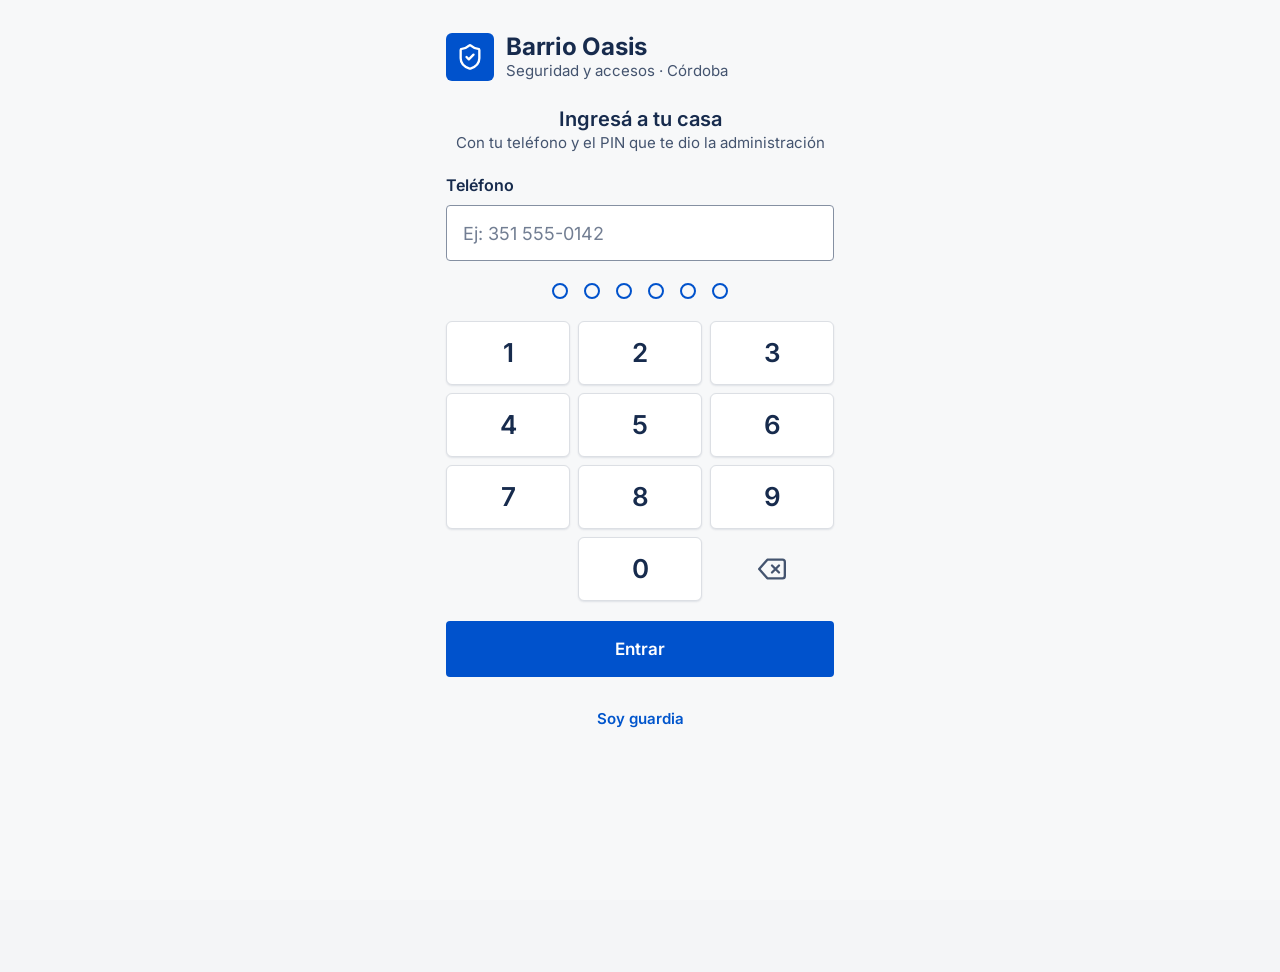
==== web/vecino.html @ c48da58c "Permitir cambiar entre Soy guardia / Soy vecino sin quedar atrapado en la redirección Co-Authored-By" ====
<!doctype html>
<html lang="es-AR">
<head>
  <meta charset="utf-8">
  <meta name="viewport" content="width=device-width, initial-scale=1, viewport-fit=cover">
  <meta name="color-scheme" content="light">
  <meta name="theme-color" content="#ffffff">
  <script>
    // Antes de dibujar nada: si hay una sesión de otro tipo de usuario, ir directo a su vista.
    (function () {
      try {
        var rol = null;
        for (var k in localStorage) {
          if (/^sb-.*-auth-token$/.test(k)) {
            var s = JSON.parse(localStorage.getItem(k) || 'null');
            rol = s && s.user && s.user.app_metadata && s.user.app_metadata.rol || null;
          }
        }
        if (!/[?&]entrar\b/.test(location.search) && rol === 'guardia') location.replace('index.html');
      } catch (e) {}
    })();
  </script>
  <title>Mi casa · Barrio Oasis</title>
  <link rel="manifest" href="manifest.webmanifest">
  <link rel="apple-touch-icon" href="icons/icon-192.png">
  <link rel="icon" href="icons/icon-192.png">
  <link rel="stylesheet" href="styles.css">
  <link rel="stylesheet" href="vecino.css">
</head>
<body>

  <svg width="0" height="0" style="position:absolute" aria-hidden="true" focusable="false">
    <symbol id="i-shield-check" viewBox="0 0 24 24"><path d="M20 13c0 5-3.5 7.5-7.66 8.95a1 1 0 0 1-.67-.01C7.5 20.5 4 18 4 13V6a1 1 0 0 1 1-1c2 0 4.5-1.2 6.24-2.72a1.17 1.17 0 0 1 1.52 0C14.51 3.81 17 5 19 5a1 1 0 0 1 1 1z"/><path d="m9 12 2 2 4-4"/></symbol>
    <symbol id="i-home" viewBox="0 0 24 24"><path d="M3 10.5 12 3l9 7.5V20a1 1 0 0 1-1 1h-5v-6h-6v6H4a1 1 0 0 1-1-1z"/></symbol>
    <symbol id="i-check-circle" viewBox="0 0 24 24"><circle cx="12" cy="12" r="10"/><path d="m8 12 3 3 5-6"/></symbol>
    <symbol id="i-phone" viewBox="0 0 24 24"><path d="M22 16.92v3a2 2 0 0 1-2.18 2 19.79 19.79 0 0 1-8.63-3.07 19.5 19.5 0 0 1-6-6 19.79 19.79 0 0 1-3.07-8.67A2 2 0 0 1 4.11 2h3a2 2 0 0 1 2 1.72 12.84 12.84 0 0 0 .7 2.81 2 2 0 0 1-.45 2.11L8.09 9.91a16 16 0 0 0 6 6l1.27-1.27a2 2 0 0 1 2.11-.45 12.84 12.84 0 0 0 2.81.7A2 2 0 0 1 22 16.92z"/></symbol>
    <symbol id="i-logout" viewBox="0 0 24 24"><path d="M9 21H5a2 2 0 0 1-2-2V5a2 2 0 0 1 2-2h4"/><path d="m16 17 5-5-5-5M21 12H9"/></symbol>
    <symbol id="i-arrow-in" viewBox="0 0 24 24"><path d="M17 7 7 17M17 17H7V7"/></symbol>
    <symbol id="i-arrow-out" viewBox="0 0 24 24"><path d="M7 17 17 7M7 7h10v10"/></symbol>
    <symbol id="i-eye" viewBox="0 0 24 24"><path d="M2 12s3.6-7 10-7 10 7 10 7-3.6 7-10 7S2 12 2 12z"/><circle cx="12" cy="12" r="3"/></symbol>
    <symbol id="i-users" viewBox="0 0 24 24"><path d="M16 21v-2a4 4 0 0 0-4-4H6a4 4 0 0 0-4 4v2"/><circle cx="9" cy="7" r="4"/><path d="M22 21v-2a4 4 0 0 0-3-3.87M16 3.13a4 4 0 0 1 0 7.75"/></symbol>
    <symbol id="i-car" viewBox="0 0 24 24"><path d="M19 17h2c.6 0 1-.4 1-1v-3c0-.9-.7-1.7-1.5-1.9C18.7 10.6 16 10 16 10s-1.3-1.4-2.2-2.3c-.5-.4-1.1-.7-1.8-.7H5c-.6 0-1.1.4-1.4.9l-1.4 2.9A3.7 3.7 0 0 0 2 12v4c0 .6.4 1 1 1h2"/><circle cx="7" cy="17" r="2"/><path d="M9 17h6"/><circle cx="17" cy="17" r="2"/></symbol>
    <symbol id="i-plus" viewBox="0 0 24 24"><path d="M12 5v14M5 12h14"/></symbol>
    <symbol id="i-trash" viewBox="0 0 24 24"><path d="M3 6h18M19 6v14a2 2 0 0 1-2 2H7a2 2 0 0 1-2-2V6M8 6V4a2 2 0 0 1 2-2h4a2 2 0 0 1 2 2v2"/></symbol>
    <symbol id="i-calendar" viewBox="0 0 24 24"><rect x="3" y="4" width="18" height="18" rx="2"/><path d="M16 2v4M8 2v4M3 10h18"/></symbol>
    <symbol id="i-info" viewBox="0 0 24 24"><circle cx="12" cy="12" r="10"/><path d="M12 16v-4M12 8h.01"/></symbol>
    <symbol id="i-lock" viewBox="0 0 24 24"><rect x="4" y="11" width="16" height="10" rx="2"/><path d="M8 11V7a4 4 0 0 1 8 0v4"/></symbol>
    <symbol id="i-bell" viewBox="0 0 24 24"><path d="M6 8a6 6 0 0 1 12 0c0 7 3 9 3 9H3s3-2 3-9M10.3 21a1.94 1.94 0 0 0 3.4 0"/></symbol>
    <symbol id="i-backspace" viewBox="0 0 24 24"><path d="M21 4H8l-7 8 7 8h13a2 2 0 0 0 2-2V6a2 2 0 0 0-2-2Z"/><path d="m18 9-6 6M12 9l6 6"/></symbol>
    <symbol id="i-x" viewBox="0 0 24 24"><path d="M18 6 6 18M6 6l12 12"/></symbol>
    <symbol id="i-pencil" viewBox="0 0 24 24"><path d="M12 20h9M16.5 3.5a2.12 2.12 0 0 1 3 3L7 19l-4 1 1-4z"/></symbol>
  </svg>

  <!-- ============ LOGIN ============ -->
  <main id="vista-login" class="login-fondo" hidden><div class="login">
    <div class="marca">
      <span class="logo logo-l"><svg class="i"><use href="#i-shield-check"/></svg></span>
      <div>
        <h1 class="marca-titulo">Barrio Oasis</h1>
        <p class="marca-sub">Seguridad y accesos · Córdoba</p>
      </div>
    </div>
    <form id="form-login" class="login-form" autocomplete="off">
      <div class="login-titulos">
        <h2>Ingresá a tu casa</h2>
        <p>Con tu teléfono y el PIN que te dio la administración</p>
      </div>
      <div>
        <label class="etiqueta" for="l-tel">Teléfono</label>
        <input id="l-tel" class="input" type="tel" inputmode="tel" autocomplete="tel" placeholder="Ej: 351 555-0142">
      </div>
      <div id="pin-puntos" class="pin-puntos" role="status" aria-label="0 de 6 números ingresados"></div>
      <div id="teclado" class="teclado"></div>
      <p id="login-error" class="error" role="alert"></p>
      <button id="btn-entrar" class="btn btn-primario" type="submit">Entrar</button>
      <a class="login-volver" href="index.html?entrar">Soy guardia</a>
    </form>
  </div></main>

  <div id="vista-app" hidden>
  <header class="top">
    <span class="logo"><svg class="i"><use href="#i-shield-check"/></svg></span>
    <div class="top-texto">
      <p class="top-titulo">Barrio Oasis</p>
      <p class="top-sub" id="top-casa"></p>
    </div>
    <button class="btn-icono" id="btn-salir" type="button" aria-label="Cerrar sesión"><svg class="i"><use href="#i-logout"/></svg></button>
  </header>

  <!-- ============ MI CASA ============ -->
  <main id="tab-casa" class="pantalla" data-tab>
    <section class="saludo">
      <h1 id="saludo"></h1>
      <p>Elegí lo que querés que el guardia vea al buscar tu patente</p>
    </section>

    <section class="privacidad">
      <ul class="card tabla" id="datos-casa"></ul>
      <p class="ayuda">La patente siempre se ve. Los cambios llegan a la garita en menos de una hora.</p>
    </section>

    <section>
      <div class="seccion-cab"><h2>Mis autos</h2><p id="total-autos"></p></div>
      <ul class="card tabla autos" id="lista-autos"></ul>
      <button id="btn-agregar-auto" class="btn btn-contorno btn-agregar" type="button"><svg class="i"><use href="#i-plus"/></svg>Agregar un auto</button>
    </section>

    <section class="card avisos">
      <div class="avisos-cab"><svg class="i"><use href="#i-bell"/></svg>
        <div><h2>Avisos en tu celular</h2><p>Te avisamos cuando la garita registre la entrada de un auto que viene a tu casa.</p></div></div>
      <p id="avisos-nota" class="avisos-nota" hidden></p>
      <button id="btn-avisos" class="btn btn-primario" type="button"><svg class="i"><use href="#i-bell"/></svg>Activar notificaciones</button>
    </section>

  </main>

  <!-- ============ VISITAS ============ -->
  <main id="tab-visitas" class="pantalla" data-tab hidden>
    <section class="saludo">
      <h1>Visitas</h1>
      <p>Avisá a la garita quién te va a visitar.</p>
    </section>

    <form id="form-visita" class="card visita-form" autocomplete="off">
      <div>
        <label class="etiqueta" for="v-nombre">Nombre y apellido</label>
        <input id="v-nombre" class="input" type="text" autocapitalize="words" autocomplete="off" maxlength="80" placeholder="Ej: Marcos Pérez">
      </div>
      <div>
        <label class="etiqueta" for="v-patente">Patente <span class="opcional">(Opcional)</span></label>
        <div class="patente-input patente-input-s">
          <div class="patente-banda" aria-hidden="true"><span>REPÚBLICA ARGENTINA</span><span class="bandera"></span></div>
          <input id="v-patente" type="text" autocapitalize="characters" autocorrect="off" spellcheck="false" maxlength="12" placeholder="AB 123 CD">
        </div>
        <p class="ayuda">Si no la sabés, dejala vacía: la garita te va a avisar igual.</p>
      </div>
      <div>
        <label class="etiqueta" for="v-motivo">Motivo <span class="opcional">(Opcional)</span></label>
        <input id="v-motivo" class="input" type="text" maxlength="120" autocomplete="off" placeholder="Ej: Arreglo de plomería, mudanza">
      </div>
      <div>
        <label class="etiqueta" for="v-dia">Día</label>
        <select id="v-dia" class="input"></select>
      </div>
      <p id="v-error" class="error" role="alert"></p>
      <button class="btn btn-primario" type="submit"><svg class="i"><use href="#i-plus"/></svg>Avisar a la garita</button>
    </form>

    <section>
      <div class="seccion-cab"><h2>Visitas avisadas</h2><p id="total-esperadas"></p></div>
      <ul class="card tabla" id="lista-esperadas"></ul>
    </section>

    <section>
      <div class="seccion-cab"><h2>Visitas que llegaron</h2><p>Últimos 15 días</p></div>
      <ul class="card tabla" id="lista-llegadas"></ul>
    </section>
  </main>

  <!-- ============ CONSULTAS ============ -->
  <main id="tab-consultas" class="pantalla" data-tab hidden>
    <section class="saludo">
      <h1>Consultas a tus patentes</h1>
      <p>Cada vez que la garita busca la patente de uno de tus autos, queda anotado acá.</p>
    </section>

    <div class="card nota"><svg class="i"><use href="#i-lock"/></svg>
      <p>Solo vos podés ver este historial. La garita no registra tus entradas ni tus salidas: únicamente queda el aviso de que se consultó la patente.</p>
    </div>

    <section>
      <div class="seccion-cab"><h2>Historial</h2><p id="total-consultas"></p></div>
      <ul class="card tabla" id="lista-consultas"></ul>
    </section>
  </main>

  <nav class="tabbar" aria-label="Secciones">
    <button type="button" data-ir="casa" aria-current="page"><svg class="i"><use href="#i-home"/></svg>Mi casa</button>
    <button type="button" data-ir="visitas"><svg class="i"><use href="#i-users"/></svg>Visitas</button>
    <button type="button" data-ir="consultas"><svg class="i"><use href="#i-eye"/></svg>Consultas</button>
  </nav>

  </div>

  <!-- ============ HOJA: editar / agregar auto ============ -->
  <div id="hoja-auto" class="hoja" role="dialog" aria-modal="true" aria-labelledby="hoja-titulo" hidden>
    <form id="form-auto" class="hoja-cuerpo" autocomplete="off">
      <div class="hoja-cab">
        <h2 id="hoja-titulo">Editar auto</h2>
        <button type="button" class="btn-icono" id="auto-cerrar" aria-label="Cerrar"><svg class="i"><use href="#i-x"/></svg></button>
      </div>
      <div>
        <label class="etiqueta" for="a-patente">Patente</label>
        <div class="patente-input patente-input-s">
          <div class="patente-banda" aria-hidden="true"><span>REPÚBLICA ARGENTINA</span><span class="bandera"></span></div>
          <input id="a-patente" type="text" autocapitalize="characters" autocorrect="off" spellcheck="false" maxlength="12" placeholder="AB 123 CD">
        </div>
      </div>
      <div class="form-fila">
        <div><label class="etiqueta" for="a-marca">Marca</label>
          <input id="a-marca" class="input" type="text" list="lista-marcas" autocomplete="off" autocapitalize="words" placeholder="Ej: Fiat"></div>
        <div><label class="etiqueta" for="a-color">Color</label>
          <input id="a-color" class="input" type="text" list="lista-colores" autocomplete="off" autocapitalize="words" placeholder="Ej: Gris"></div>
      </div>
      <div><label class="etiqueta" for="a-modelo">Modelo</label>
        <input id="a-modelo" class="input" type="text" autocomplete="off" autocapitalize="words" placeholder="Ej: Cronos"></div>
      <p id="a-error" class="error" role="alert"></p>
      <button id="a-guardar" class="btn btn-primario" type="submit">Guardar</button>
      <button id="a-eliminar" class="btn btn-contorno btn-peligro" type="button" hidden><svg class="i"><use href="#i-trash"/></svg>Eliminar este auto</button>
    </form>
  </div>

  <datalist id="lista-marcas">
    <option value="Fiat"><option value="Volkswagen"><option value="Chevrolet"><option value="Renault"><option value="Ford">
    <option value="Peugeot"><option value="Citroën"><option value="Toyota"><option value="Honda"><option value="Nissan">
    <option value="Jeep"><option value="Hyundai"><option value="Kia"><option value="Suzuki"><option value="Chery">
    <option value="Mercedes-Benz"><option value="BMW"><option value="Audi"><option value="Mitsubishi"><option value="Moto">
  </datalist>
  <datalist id="lista-colores">
    <option value="Blanco"><option value="Negro"><option value="Gris"><option value="Plata"><option value="Rojo">
    <option value="Azul"><option value="Verde"><option value="Amarillo"><option value="Naranja"><option value="Marrón">
    <option value="Beige"><option value="Bordó">
  </datalist>

  <div id="push" class="push" role="status" hidden></div>
  <div id="toast" class="toast" role="status" hidden></div>
  <script src="vendor/supabase.js"></script>
  <script type="module" src="vecino.js"></script>
</body>
</html>
---- web/styles.css ----
/* =====================================================================
   Garita Oasis – estilos
   Tokens tomados del diseño "Oasis · App de seguridad del barrio".
   Fuentes alojadas en /fonts para que funcionen sin internet.
   ===================================================================== */

@font-face { font-family: "Inter"; font-style: normal; font-weight: 100 900; font-display: swap; src: url("fonts/inter-latin-wght-normal.woff2") format("woff2"); }
@font-face { font-family: "IBM Plex Mono"; font-style: normal; font-weight: 500; font-display: swap; src: url("fonts/ibm-plex-mono-latin-500-normal.woff2") format("woff2"); }
@font-face { font-family: "IBM Plex Mono"; font-style: normal; font-weight: 600; font-display: swap; src: url("fonts/ibm-plex-mono-latin-600-normal.woff2") format("woff2"); }
@font-face { font-family: "IBM Plex Mono"; font-style: normal; font-weight: 700; font-display: swap; src: url("fonts/ibm-plex-mono-latin-700-normal.woff2") format("woff2"); }

/* ---------- TOKENS: modo claro ---------- */
:root {
  --font-sans: "Inter", system-ui, -apple-system, "Segoe UI", Roboto, sans-serif;
  --font-mono: "IBM Plex Mono", ui-monospace, SFMono-Regular, Menlo, Consolas, monospace;

  --sp-1: 4px; --sp-2: 8px; --sp-3: 12px; --sp-4: 16px; --sp-5: 24px; --sp-6: 32px;
  --r-sm: 4px; --r-md: 6px;

  --bg-login: #f7f8f9;
  --bg: #f4f5f7;
  --surface: #ffffff;
  --border: #dcdfe4;
  --border-strong: #8590a2;
  --text: #172b4d;
  --text-2: #44546f;

  --primary: #0052cc;
  --on-primary: #ffffff;
  --primary-hover: #0747a6;
  --primary-active: #093b8c;
  --primary-subtle: #e9f2ff;
  --primary-text: #0055cc;
  --focus: #4c9aff;

  --ok-strong: #216e4e; --on-ok: #ffffff; --ok-hover: #1c5c42; --ok-text: #216e4e; --ok-bg: #dcfff1; --ok-border: #4bce97;
  --bad-strong: #c9372c; --on-bad: #ffffff; --bad-text: #ae2e24; --bad-bg: #ffeceb; --bad-border: #f87168;
  --warn-strong: #e2b203; --on-warn: #172b4d; --warn-text: #7f5f01; --warn-bg: #fff7d6; --warn-border: #e2b203;

  --dis-bg: #f1f2f4; --dis-text: #8590a2;
  --hover: #ebecf0; --active: #dfe1e6;
  --new-row: #dcfff1;
  --toast-bg: #216e4e; --toast-fg: #ffffff;
  --shadow: 0 1px 2px rgba(9, 30, 66, .10);
  --shadow-menu: 0 4px 8px rgba(9, 30, 66, .12);

  color-scheme: light;
}

/* ---------- TOKENS: modo oscuro (DESACTIVADO por ahora) ----------
   Para volver a activarlo: agregar data-tema="oscuro" en <html>, o reemplazar este
   selector por @media (prefers-color-scheme: dark) { :root { ... } } */
:root[data-tema="oscuro"] {
  --bg-login: #161a1d;
  --bg: #161a1d;
  --surface: #22272b;
  --border: #38414a;
  --border-strong: #738496;
  --text: #dee4ea;
  --text-2: #b6c2cf;

  --primary: #579dff;
  --on-primary: #1d2125;
  --primary-hover: #85b8ff;
  --primary-active: #cce0ff;
  --primary-subtle: #092957;
  --primary-text: #85b8ff;
  --focus: #85b8ff;

  --ok-strong: #4bce97; --on-ok: #1d2125; --ok-hover: #7ee2b8; --ok-text: #7ee2b8; --ok-bg: #164b35; --ok-border: #1f845a;
  --bad-strong: #f87168; --on-bad: #1d2125; --bad-text: #fd9891; --bad-bg: #5d1f1a; --bad-border: #ae2e24;
  --warn-strong: #f5cd47; --on-warn: #1d2125; --warn-text: #f8e6a0; --warn-bg: #533f04; --warn-border: #946f00;

  --dis-bg: #2c333a; --dis-text: #8c9bab;
  --hover: #2c333a; --active: #38414a;
  --new-row: #164b35;
  --toast-bg: #4bce97; --toast-fg: #1d2125;
  --shadow: none;
  --shadow-menu: none;
  color-scheme: dark;
}

/* ---------- base ---------- */
* { box-sizing: border-box; }
html { -webkit-text-size-adjust: 100%; }
body {
  margin: 0; background: var(--bg); color: var(--text);
  font: 400 16px/24px var(--font-sans);
  -webkit-font-smoothing: antialiased;
}
[hidden] { display: none !important; }
h1, h2, h3, p, ul, dl, dd { margin: 0; padding: 0; }
ul { list-style: none; }
button { font: inherit; }

.i { width: 24px; height: 24px; flex: none; fill: none; stroke: currentColor; stroke-width: 2; stroke-linecap: round; stroke-linejoin: round; }
.i-sm { width: 16px; height: 16px; }
:focus-visible { outline: 3px solid var(--focus); outline-offset: 2px; }

/* ---------- botones ---------- */
.btn {
  display: inline-flex; align-items: center; justify-content: center; gap: var(--sp-2);
  width: 100%; min-height: 56px; padding: 0 var(--sp-4);
  border: 2px solid transparent; border-radius: var(--r-sm);
  font-size: 17px; font-weight: 600; line-height: 24px; cursor: pointer; text-decoration: none;
  touch-action: manipulation; transition: background-color .12s, border-color .12s;
}
.btn:disabled { cursor: not-allowed; background: var(--dis-bg); color: var(--dis-text); border-color: var(--dis-bg); }
.btn-primario { background: var(--primary); color: var(--on-primary); }
.btn-primario:hover:not(:disabled) { background: var(--primary-hover); }
.btn-primario:active:not(:disabled) { background: var(--primary-active); }
.btn-xl { min-height: 64px; font-size: 18px; font-weight: 700; gap: 10px; }
.btn .i, .dir .i, .sin-subir .i, .previas-titulo .i { stroke-width: 2.25; }

.btn-accion { flex-direction: column; gap: var(--sp-1); min-height: 72px; padding: 0 var(--sp-2); font-size: 16px; font-weight: 700; }
.btn-accion.es-ok { background: var(--ok-strong); color: var(--on-ok); }
.btn-accion.es-ok:hover:not(:disabled) { background: var(--ok-hover); }
.btn-accion.es-primario { background: var(--primary); color: var(--on-primary); }
.btn-accion.es-primario:hover:not(:disabled) { background: var(--primary-hover); }
.btn-accion:disabled, .btn-accion.es-ok:disabled, .btn-accion.es-primario:disabled { background: var(--dis-bg); color: var(--dis-text); border-color: var(--dis-bg); }
.btn-contorno { background: var(--surface); color: var(--text); border-color: var(--border-strong); }
.btn-contorno:hover:not(:disabled) { background: var(--hover); }
.btn-contorno:active:not(:disabled) { background: var(--active); }
.btn:active:not(:disabled) { filter: brightness(.95); }

.btn-icono { width: 44px; height: 44px; display: grid; place-items: center; border: 0; border-radius: var(--r-sm); background: transparent; color: var(--text-2); cursor: pointer; }
.btn-icono:hover { background: var(--hover); color: var(--text); }
.btn-icono:active { background: var(--active); }

/* ---------- campos ---------- */
.etiqueta { display: block; margin-bottom: var(--sp-2); font-size: 16px; font-weight: 600; }
.input {
  width: 100%; height: 56px; padding: 0 var(--sp-4);
  font: 500 18px/24px var(--font-sans); color: var(--text);
  background: var(--surface); border: 1px solid var(--border-strong); border-radius: var(--r-sm);
  transition: border-color .12s, box-shadow .12s, background-color .12s;
}
.input::placeholder { color: var(--text-2); opacity: .75; font-weight: 400; }
.input:hover { background: var(--hover); }
.input:focus { outline: none; background: var(--surface); border-color: var(--primary); box-shadow: 0 0 0 2px var(--primary); }

.card { background: var(--surface); border: 1px solid var(--border); border-radius: var(--r-md); box-shadow: var(--shadow); }
.error { min-height: 20px; font-size: 14px; line-height: 20px; font-weight: 600; color: var(--bad-text); text-align: center; }

/* ---------- marca / logo ---------- */
.logo { display: grid; place-items: center; width: 40px; height: 40px; border-radius: var(--r-sm); background: var(--primary); color: var(--on-primary); flex: none; }
.logo-l { width: 48px; height: 48px; border-radius: var(--r-md); }
.logo-l .i { width: 28px; height: 28px; }

/* ---------- login ---------- */
.login-fondo { background: var(--bg-login); min-height: 100dvh; }
.login { max-width: 420px; margin: 0 auto; padding: var(--sp-6) var(--sp-4) var(--sp-4); display: flex; flex-direction: column; gap: var(--sp-5); min-height: 100dvh; }
.marca { display: flex; align-items: center; gap: var(--sp-3); }
.marca-titulo { font-size: 24px; line-height: 29px; font-weight: 700; letter-spacing: -.01em; }
.marca-sub { font-size: 15px; line-height: 20px; color: var(--text-2); }
.segmento { display: grid; grid-template-columns: repeat(2, minmax(0, 1fr)); gap: var(--sp-1); padding: var(--sp-1); border-radius: var(--r-md); background: var(--hover); }
.segmento button { display: flex; align-items: center; justify-content: center; gap: var(--sp-2); height: 48px; border: 0; border-radius: var(--r-sm); background: transparent; color: var(--text-2); font-size: 16px; font-weight: 600; cursor: pointer; }
.segmento button .i { width: 20px; height: 20px; }
.segmento button[aria-pressed="true"] { background: var(--surface); color: var(--primary-text); box-shadow: 0 1px 2px rgba(9, 30, 66, .2); }
.segmento button[aria-pressed="false"]:hover { background: var(--active); }
.aviso-vecino { padding: var(--sp-4); display: flex; flex-direction: column; gap: var(--sp-1); font-size: 15px; line-height: 22px; color: var(--text-2); }
.aviso-vecino strong { color: var(--text); }
.login-form .error:empty { display: none; }
.login-form { display: flex; flex-direction: column; gap: 20px; }
.login-titulos { text-align: center; }
.login-titulos h2 { font-size: 20px; line-height: 28px; font-weight: 600; }
.login-titulos p { font-size: 15px; line-height: 20px; color: var(--text-2); }
.pin-puntos { display: flex; justify-content: center; align-items: center; gap: var(--sp-4); height: 20px; }
.pin-punto { width: 16px; height: 16px; border-radius: 50%; border: 2px solid var(--primary); }
.pin-punto.lleno { background: var(--primary); }
.teclado { display: grid; grid-template-columns: repeat(3, minmax(0, 1fr)); gap: var(--sp-2); }
.tecla { height: 64px; border: 1px solid var(--border); border-radius: var(--r-md); background: var(--surface); color: var(--text); font-size: 26px; font-weight: 600; cursor: pointer; box-shadow: var(--shadow); touch-action: manipulation; }
.tecla:hover { background: var(--hover); }
.tecla:active { background: var(--active); }
.tecla-borrar { border-color: transparent; background: transparent; box-shadow: none; color: var(--text-2); display: grid; place-items: center; }
.tecla-borrar .i { width: 28px; height: 28px; }
.tecla-vacia { visibility: hidden; }

/* ---------- barra superior ---------- */
.top { display: flex; align-items: center; gap: var(--sp-3); padding: calc(var(--sp-4) + env(safe-area-inset-top)) var(--sp-4) var(--sp-3); background: var(--surface); border-bottom: 1px solid var(--border); }
.top-texto { flex: 1; min-width: 0; }
.top-titulo { font-size: 17px; line-height: 20px; font-weight: 700; }
.top-sub { display: block; max-width: 100%; padding: 0; border: 0; background: transparent; text-align: left; cursor: pointer; font-family: inherit; font-size: 14px; line-height: 20px; color: var(--text-2); white-space: nowrap; overflow: hidden; text-overflow: ellipsis; }

.cerrar-turno { align-self: center; min-height: 44px; padding: 0 var(--sp-4); border: 0; border-radius: var(--r-sm); background: transparent; color: var(--text-2); font-size: 14px; font-weight: 600; cursor: pointer; display: inline-flex; align-items: center; gap: var(--sp-2); }
.cerrar-turno:hover { background: var(--hover); color: var(--text); }
.cerrar-turno:active { background: var(--active); }
.cerrar-turno .i { width: 18px; height: 18px; }

.conexion { display: inline-flex; align-items: center; gap: 6px; height: 32px; padding: 0 10px; border-radius: var(--r-sm); font-size: 14px; font-weight: 600; white-space: nowrap; flex: none; background: var(--ok-bg); color: var(--ok-text); }
.conexion .i { width: 18px; height: 18px; }
.conexion[data-estado="off"], .conexion[data-estado="pend"] { background: var(--warn-bg); color: var(--warn-text); }

.banner { display: flex; align-items: center; gap: 10px; padding: 10px var(--sp-4); background: var(--warn-bg); color: var(--warn-text); border-bottom: 1px solid var(--warn-border); }
.banner .i { width: 20px; height: 20px; }
.banner-titulo { font-size: 15px; line-height: 20px; font-weight: 600; }
.banner-sub { font-size: 13px; line-height: 18px; }

.pantalla { max-width: 560px; margin: 0 auto; padding: var(--sp-4); display: flex; flex-direction: column; gap: var(--sp-4); }

/* ---------- búsqueda ---------- */
.buscar { display: flex; flex-direction: column; gap: var(--sp-3); padding: var(--sp-4); }
.buscar-titulo { font-size: 16px; font-weight: 600; }
.ayuda { font-size: 14px; line-height: 20px; color: var(--text-2); }

/* ---------- chapa Mercosur ---------- */
.bandera { width: 22px; height: 14px; display: flex; flex-direction: column; flex: none; background: linear-gradient(#74acdf 33.3%, #fff 33.3% 66.6%, #74acdf 66.6%); }
.patente-banda { height: 22px; flex: none; display: flex; align-items: center; justify-content: space-between; padding: 0 10px; background: #0038a8; color: #fff; font-size: 10px; font-weight: 700; letter-spacing: .06em; line-height: 1; }

.patente-input { height: 100px; display: flex; flex-direction: column; overflow: hidden; background: #fff; border: 3px solid #1d2125; border-radius: var(--r-md); }
.patente-input:focus-within { box-shadow: 0 0 0 3px var(--focus); }
.patente-input input { flex: 1; min-width: 0; border: 0; outline: none; background: transparent; text-align: center; text-transform: uppercase; color: #111; font: 600 40px/1 var(--font-mono); letter-spacing: .04em; }
.patente-input input::placeholder { color: #757575; opacity: 1; }

.patente { flex: none; display: flex; flex-direction: column; overflow: hidden; background: #fff; border: 3px solid #1d2125; border-radius: var(--r-md); max-width: 100%; }
.patente-num { flex: 1; display: grid; place-items: center; color: #111; font: 600 44px/1 var(--font-mono); letter-spacing: .04em; white-space: nowrap; }
.patente-l { width: 300px; height: 96px; }
.patente-s { width: 112px; height: 36px; border-width: 2px; border-radius: var(--r-sm); }
.patente-s .patente-banda { height: 9px; padding: 0 4px; }
.patente-s .patente-banda span:first-child { display: none; }
.patente-s .patente-banda { justify-content: flex-end; }
.patente-s .bandera { width: 9px; height: 6px; }
.patente-s .patente-num { font-size: 16px; }

/* ---------- movimientos de hoy ---------- */
.seccion-cab { display: flex; align-items: baseline; justify-content: space-between; margin-bottom: var(--sp-2); }
.seccion-cab h2 { font-size: 17px; line-height: 24px; font-weight: 700; }
.seccion-cab p { font-size: 14px; color: var(--text-2); }
.tabla { overflow: hidden; box-shadow: none; }
.tabla li { display: flex; align-items: center; gap: var(--sp-3); padding: 10px var(--sp-3); border-top: 1px solid var(--border); }
.tabla li:first-child { border-top: 0; }
.tabla li.nueva { background: var(--new-row); }
.fila-datos { flex: 1; min-width: 0; display: flex; flex-direction: column; gap: 2px; }
.fila-quien { font-size: 15px; line-height: 20px; font-weight: 600; white-space: nowrap; overflow: hidden; text-overflow: ellipsis; }
.fila-det { font-size: 13px; line-height: 18px; color: var(--text-2); white-space: nowrap; overflow: hidden; text-overflow: ellipsis; }
.fila-det b { font: 500 13px/18px var(--font-mono); }
.fila-dir { flex: none; display: flex; flex-direction: column; align-items: flex-end; gap: 2px; }
.dir { display: flex; align-items: center; gap: 4px; font-size: 14px; font-weight: 600; }
.dir.entra { color: var(--ok-text); }
.dir.sale { color: var(--text-2); }
.sin-subir { display: flex; align-items: center; gap: 3px; font-size: 12px; font-weight: 600; color: var(--warn-text); }
.sin-subir .i { width: 13px; height: 13px; }
.tabla li.vacio { display: block; padding: var(--sp-5) var(--sp-4); text-align: center; color: var(--text-2); font-size: 14px; }

/* ---------- resultado ---------- */
.volver-fila { display: flex; align-items: center; justify-content: space-between; padding: calc(var(--sp-3) + env(safe-area-inset-top)) var(--sp-4) var(--sp-2); max-width: 560px; margin: 0 auto; }
.volver { display: flex; align-items: center; gap: var(--sp-1); min-height: 44px; margin-left: -8px; padding: 0 var(--sp-2); border: 0; border-radius: var(--r-sm); background: transparent; color: var(--primary-text); font-size: 16px; font-weight: 600; cursor: pointer; }
.volver:hover { background: var(--hover); }
.volver .i { width: 20px; height: 20px; }

.pantalla-resultado { padding-top: 0; padding-bottom: calc(168px + env(safe-area-inset-bottom)); }

.estado { display: flex; flex-direction: column; align-items: center; gap: var(--sp-3); padding: var(--sp-5) var(--sp-4); border-radius: var(--r-md); border: 1px solid; text-align: center; }
.estado-icono { display: grid; place-items: center; width: 80px; height: 80px; border-radius: 50%; flex: none; }
.estado-icono .i { width: 48px; height: 48px; stroke-width: 2.75; }
.estado-titulo { font-size: 30px; line-height: 36px; font-weight: 700; letter-spacing: -.01em; }
.estado-sub { margin-top: var(--sp-1); font-size: 17px; line-height: 24px; font-weight: 500; color: var(--text); }
.estado-ok { background: var(--ok-bg); border-color: var(--ok-border); }
.estado-ok .estado-icono { background: var(--ok-strong); color: var(--on-ok); }
.estado-ok .estado-titulo { color: var(--ok-text); }

/* rojo y ámbar: ícono a la izquierda, texto alineado a la izquierda */
.estado-no, .estado-alerta { flex-direction: row; gap: var(--sp-4); padding: var(--sp-4); text-align: left; }
.estado-no .estado-icono, .estado-alerta .estado-icono { width: 64px; height: 64px; }
.estado-no .estado-icono .i { width: 38px; height: 38px; }
.estado-alerta .estado-icono .i { width: 36px; height: 36px; stroke-width: 2.5; }
.estado-no .estado-titulo, .estado-alerta .estado-titulo { font-size: 26px; line-height: 1.15; }
.estado-no .estado-sub, .estado-alerta .estado-sub { font-size: 16px; line-height: 1.35; margin-top: var(--sp-1); }
.estado-no { background: var(--bad-bg); border-color: var(--bad-border); }
.estado-no .estado-icono { background: var(--bad-strong); color: var(--on-bad); }
.estado-no .estado-titulo { color: var(--bad-text); }
.estado-alerta { background: var(--warn-bg); border-color: var(--warn-border); }
.estado-alerta .estado-icono { background: var(--warn-strong); color: var(--on-warn); }
.estado-alerta .estado-titulo { color: var(--warn-text); }
.pantalla-resultado.compacto { gap: 14px; }

.chapa-centro { display: flex; justify-content: center; }

.datos { overflow: hidden; }
.datos > div { display: flex; flex-direction: column; gap: 2px; min-height: 60px; padding: var(--sp-2) var(--sp-4); border-top: 1px solid var(--border); justify-content: center; }
.datos > div:first-child { border-top: 0; }
.datos dt { font-size: 14px; line-height: 20px; color: var(--text-2); }
.datos dd { display: flex; align-items: center; gap: var(--sp-2); font-size: 18px; line-height: 24px; font-weight: 600; }
.datos .tel { display: inline-flex; align-items: center; gap: var(--sp-2); min-height: 44px; color: var(--primary-text); text-decoration: none; font-variant-numeric: tabular-nums; }
.datos .tel:hover { text-decoration: underline; }
.datos .tel .i { width: 18px; height: 18px; }
.swatch { width: 16px; height: 16px; border-radius: 50%; border: 1px solid var(--border-strong); flex: none; }

.nota-consulta { display: flex; align-items: center; justify-content: center; gap: var(--sp-2); font-size: 14px; line-height: 20px; font-weight: 500; color: var(--text-2); }
.nota-consulta .i { width: 18px; height: 18px; color: var(--ok-text); }

.previas { overflow: hidden; }
.previas-titulo { display: flex; align-items: center; gap: var(--sp-2); padding: 10px var(--sp-4); font-size: 15px; font-weight: 700; border-bottom: 1px solid var(--border); }
.previas-titulo .i { width: 18px; height: 18px; }
.previas li { display: grid; grid-template-columns: repeat(3, minmax(0, 1fr)); align-items: center; min-height: 44px; padding: 0 var(--sp-4); border-top: 1px solid var(--border); font-size: 15px; }
.previas li:first-of-type { border-top: 0; }
.previas .p-fecha { font-weight: 600; }
.previas .p-hora { font-family: var(--font-mono); color: var(--text-2); text-align: center; }
.previas .p-detalle { grid-column: 1 / -1; padding: 0 0 var(--sp-2); font-size: 13px; line-height: 18px; color: var(--text-2); }
.previas li:has(.p-detalle) { padding-top: var(--sp-1); }
.previas .p-casa { text-align: right; font-weight: 500; }

/* selector de casa */
.casa-bloque { display: flex; flex-direction: column; gap: var(--sp-2); }
.casa-bloque.falta { outline: 3px solid var(--bad-strong); outline-offset: 6px; border-radius: var(--r-sm); animation: sacudir .3s; }
.casa-etiqueta { display: flex; align-items: baseline; justify-content: space-between; font-size: 17px; font-weight: 700; }
.casa-etiqueta span { font-size: 14px; font-weight: 600; color: var(--text-2); }
.muni { display: flex; flex-direction: column; gap: var(--sp-2); }
.muni-aviso { display: flex; align-items: center; justify-content: center; gap: var(--sp-2); padding: var(--sp-2) 0; font-size: 14px; line-height: 20px; color: var(--text-2); text-align: center; }
.muni-aviso .i { width: 18px; height: 18px; }
.visita-form { display: flex; flex-direction: column; gap: var(--sp-3); padding: var(--sp-4); }
.form-fila { display: grid; grid-template-columns: repeat(2, minmax(0, 1fr)); gap: var(--sp-3); }
.input-area { height: auto; min-height: 76px; padding: var(--sp-3) var(--sp-4); resize: none; line-height: 22px; font-family: inherit; }
#casa-zona { display: flex; flex-direction: column; gap: var(--sp-2); }
.buscador .input.abierto { border-color: var(--primary); }
.sugeridas { display: flex; flex-wrap: wrap; gap: var(--sp-2); }
.sugerida { display: flex; align-items: center; gap: 6px; min-height: 44px; padding: 0 14px; border: 1px solid var(--border-strong); border-radius: var(--r-sm); background: var(--surface); color: var(--text); font-size: 15px; font-weight: 600; cursor: pointer; }
.sugerida:hover { background: var(--hover); }
.sugerida:active { background: var(--active); }
.sugerida .i { width: 16px; height: 16px; }
.buscador { position: relative; display: flex; }
.buscador .i { position: absolute; left: 14px; top: 17px; width: 22px; height: 22px; color: var(--text-2); pointer-events: none; }
.buscador .input { padding-left: 46px; border-width: 2px; }
.opciones { display: flex; flex-direction: column; overflow: hidden; background: var(--surface); border: 1px solid var(--border); border-radius: var(--r-sm); box-shadow: var(--shadow-menu); }
.opcion { display: flex; align-items: center; gap: var(--sp-3); min-height: 52px; padding: 0 var(--sp-4); border: 0; border-top: 1px solid var(--border); background: transparent; color: var(--text); font-size: 17px; font-weight: 600; text-align: left; cursor: pointer; }
.opcion:first-child { border-top: 0; }
.opcion:hover { background: var(--hover); }
.opcion:active { background: var(--active); }
.opcion .i { width: 20px; height: 20px; color: var(--text-2); }
.sin-resultados { padding: var(--sp-4); text-align: center; font-size: 14px; color: var(--text-2); }
.elegida { display: flex; align-items: center; gap: var(--sp-3); height: 56px; padding: 0 var(--sp-2) 0 var(--sp-4); border: 2px solid var(--primary); border-radius: var(--r-sm); background: var(--primary-subtle); }
.elegida .i { width: 22px; height: 22px; color: var(--primary-text); }
.elegida span { flex: 1; font-size: 18px; font-weight: 700; }
.elegida button { height: 44px; padding: 0 var(--sp-3); border: 0; border-radius: var(--r-sm); background: transparent; color: var(--primary-text); font-size: 15px; font-weight: 700; cursor: pointer; }
.elegida button:hover { background: var(--hover); }
@keyframes sacudir { 25% { transform: translateX(-6px); } 75% { transform: translateX(6px); } }

/* barra inferior fija */
.barra-acciones { position: fixed; left: 0; right: 0; bottom: 0; z-index: 10; display: flex; flex-direction: column; gap: 10px; padding: var(--sp-3) var(--sp-4) calc(var(--sp-5) + env(safe-area-inset-bottom)); background: var(--surface); border-top: 1px solid var(--border); }
.barra-acciones > * { width: 100%; max-width: 560px; margin: 0 auto; }
.hint-casa { display: flex; align-items: center; justify-content: center; gap: 6px; font-size: 14px; font-weight: 500; color: var(--text-2); }
.acciones { display: grid; grid-template-columns: repeat(2, minmax(0, 1fr)); gap: var(--sp-3); }

/* ---------- toast ---------- */
.toast { position: fixed; left: var(--sp-4); right: var(--sp-4); bottom: calc(var(--sp-5) + env(safe-area-inset-bottom)); z-index: 30; max-width: 528px; margin: 0 auto; display: flex; align-items: center; gap: var(--sp-3); padding: 14px var(--sp-2) 14px var(--sp-4); border-radius: var(--r-md); background: var(--toast-bg); color: var(--toast-fg); box-shadow: 0 8px 24px rgba(9, 30, 66, .28); }
.toast .i { width: 28px; height: 28px; stroke-width: 2; }
.toast-cuerpo { flex: 1; min-width: 0; }
.toast-titulo { font-size: 17px; line-height: 22px; font-weight: 700; }
.toast-sub { font-size: 14px; line-height: 20px; }
.toast-deshacer { height: 44px; padding: 0 var(--sp-3); border: 0; border-radius: var(--r-sm); background: transparent; color: inherit; font-size: 15px; font-weight: 700; text-decoration: underline; cursor: pointer; }
.toast-deshacer:hover { background: rgba(0, 0, 0, .12); }

@media (prefers-reduced-motion: reduce) { * { animation: none !important; transition: none !important; } }

select.input { appearance: none; background-image: linear-gradient(45deg, transparent 50%, var(--text-2) 50%), linear-gradient(135deg, var(--text-2) 50%, transparent 50%); background-position: calc(100% - 22px) 25px, calc(100% - 16px) 25px; background-size: 6px 6px; background-repeat: no-repeat; padding-right: 44px; }
select.input:disabled { background-color: var(--dis-bg); color: var(--dis-text); border-color: var(--dis-bg); cursor: not-allowed; }
---- web/vecino.css ----
/* Vista de vecino: solo lo que no está en styles.css (mismos tokens y componentes). */

body { padding-bottom: calc(72px + env(safe-area-inset-bottom)); }


.saludo h1 { font-size: 24px; line-height: 29px; font-weight: 700; letter-spacing: -.01em; }
.saludo p { margin-top: var(--sp-1); font-size: 15px; line-height: 22px; color: var(--text-2); }

.opcional { font-weight: 500; color: var(--text-2); }
.patente-input-s { height: 84px; }
.patente-input-s input { font-size: 32px; }

/* autos */
.autos li { padding: var(--sp-3) var(--sp-4); gap: var(--sp-3); }
.autos .auto-icono { display: grid; place-items: center; width: 40px; height: 40px; border-radius: var(--r-sm); background: var(--primary-subtle); color: var(--primary-text); flex: none; }
.autos .auto-icono .i { width: 22px; height: 22px; }

/* filas con acción */
.tabla .fila-badge { flex: none; display: inline-flex; align-items: center; gap: 4px; height: 24px; padding: 0 8px; border-radius: var(--r-sm); background: var(--primary-subtle); color: var(--primary-text); font-size: 12px; font-weight: 700; }
.tabla .fila-badge.ok { background: var(--ok-bg); color: var(--ok-text); }
.tabla .fila-badge.gris { background: var(--hover); color: var(--text-2); }
.tabla .btn-icono { flex: none; margin-right: -8px; }
.mono { font-family: var(--font-mono); font-weight: 500; }

.nota { display: flex; gap: var(--sp-3); padding: var(--sp-4); font-size: 14px; line-height: 20px; color: var(--text-2); box-shadow: none; }
.nota .i { width: 20px; height: 20px; color: var(--primary-text); margin-top: 1px; }

/* barra inferior */
.tabbar { position: fixed; left: 0; right: 0; bottom: 0; z-index: 10; display: grid; grid-template-columns: repeat(3, minmax(0, 1fr)); padding: 0 var(--sp-2) env(safe-area-inset-bottom); background: var(--surface); border-top: 1px solid var(--border); }
.tabbar button { display: flex; flex-direction: column; align-items: center; justify-content: center; gap: 2px; min-height: 64px; border: 0; background: transparent; color: var(--text-2); font-size: 12px; font-weight: 600; cursor: pointer; touch-action: manipulation; border-top: 3px solid transparent; }
.tabbar button .i { width: 24px; height: 24px; }
.tabbar button:hover { background: var(--hover); }
.tabbar button[aria-current="page"] { color: var(--primary-text); border-top-color: var(--primary); }
.toast { bottom: calc(80px + env(safe-area-inset-bottom)); }

/* avisos */
.avisos { display: flex; flex-direction: column; gap: var(--sp-3); padding: var(--sp-4); }
.avisos-cab { display: flex; gap: var(--sp-3); }
.avisos-cab > .i { width: 22px; height: 22px; color: var(--primary-text); margin-top: 2px; }
.avisos-cab h2 { font-size: 17px; line-height: 24px; font-weight: 700; }
.avisos-cab p { font-size: 14px; line-height: 20px; color: var(--text-2); }
.avisos .btn.activo { background: var(--ok-bg); color: var(--ok-text); border-color: var(--ok-border); cursor: default; }
.push { position: fixed; left: var(--sp-3); right: var(--sp-3); top: calc(var(--sp-3) + env(safe-area-inset-top)); z-index: 40; max-width: 536px; margin: 0 auto; display: flex; gap: var(--sp-3); padding: var(--sp-3); border: 1px solid var(--border); border-radius: var(--r-md); background: var(--surface); box-shadow: 0 8px 24px rgba(9, 30, 66, .28); animation: bajar .25s ease-out; }
.push .logo { width: 36px; height: 36px; }
.push-app { font-size: 12px; line-height: 16px; font-weight: 600; color: var(--text-2); text-transform: uppercase; letter-spacing: .04em; }
.push-titulo { font-size: 15px; line-height: 20px; font-weight: 700; }
.push-det { font-size: 14px; line-height: 20px; color: var(--text-2); }
@keyframes bajar { from { transform: translateY(-16px); opacity: 0; } }

.avisos-nota { font-size: 14px; line-height: 20px; color: var(--text-2); padding: var(--sp-2) var(--sp-3); border-radius: var(--r-sm); background: var(--hover); }
.login-form .input { margin-bottom: 0; }
.login-volver { align-self: center; min-height: 44px; display: inline-flex; align-items: center; color: var(--primary-text); font-size: 15px; font-weight: 600; text-decoration: none; }
.login-volver:hover { text-decoration: underline; }

/* autos editables */
.btn-agregar { min-height: 52px; font-size: 16px; }
.autos .btn-icono { margin-right: -8px; }
.hoja { position: fixed; inset: 0; z-index: 50; display: flex; align-items: flex-end; justify-content: center; background: rgba(9, 30, 66, .54); }
.hoja-cuerpo { width: 100%; max-width: 560px; max-height: 92dvh; overflow-y: auto; display: flex; flex-direction: column; gap: var(--sp-4); padding: var(--sp-4) var(--sp-4) calc(var(--sp-5) + env(safe-area-inset-bottom)); background: var(--surface); border-radius: var(--r-md) var(--r-md) 0 0; }
.hoja-cab { display: flex; align-items: center; justify-content: space-between; }
.hoja-cab h2 { font-size: 20px; line-height: 28px; font-weight: 700; }
.hoja-cab .btn-icono { margin-right: -8px; }
.btn-peligro { color: var(--bad-text); border-color: var(--bad-border); }
.btn-peligro:hover:not(:disabled) { background: var(--bad-bg); }

/* qué ve la garita */
.privacidad { display: flex; flex-direction: column; gap: var(--sp-2); }
.privacidad-titulo { font-size: 17px; line-height: 24px; font-weight: 700; }
.priv-fila { display: flex; align-items: center; gap: var(--sp-3); width: 100%; min-height: 64px; padding: var(--sp-2) var(--sp-4); border: 0; border-top: 1px solid var(--border); background: transparent; color: var(--text); font: inherit; text-align: left; }
li:first-child > .priv-fila { border-top: 0; }
button.priv-fila { cursor: pointer; touch-action: manipulation; }
button.priv-fila:hover { background: var(--hover); }
.priv-texto { flex: 1; min-width: 0; display: flex; flex-direction: column; gap: 2px; }
.priv-etiqueta { font-size: 14px; line-height: 20px; color: var(--text-2); }
.priv-valor { font-size: 17px; line-height: 24px; font-weight: 600; overflow-wrap: anywhere; }
.priv-oculto .priv-valor { color: var(--text-2); text-decoration: line-through; text-decoration-thickness: 1px; }
.priv-fija { display: inline-flex; align-items: center; gap: 4px; flex: none; font-size: 13px; font-weight: 600; color: var(--text-2); }
.priv-fija .i { width: 16px; height: 16px; }
.interruptor { position: relative; flex: none; width: 52px; height: 32px; border-radius: 16px; background: var(--border-strong); transition: background-color .12s; }
.interruptor::after { content: ""; position: absolute; top: 4px; left: 4px; width: 24px; height: 24px; border-radius: 50%; background: #fff; box-shadow: 0 1px 2px rgba(9, 30, 66, .3); transition: transform .12s; }
[aria-checked="true"] .interruptor { background: var(--primary); }
[aria-checked="true"] .interruptor::after { transform: translateX(20px); }
#datos-casa li { padding: 0; }
#datos-casa .priv-fila { border-top: 0; }
#datos-casa li.priv-nota { display: flex; gap: var(--sp-3); padding: var(--sp-3) var(--sp-4); background: var(--bg); font-size: 14px; line-height: 20px; color: var(--text-2); }
#datos-casa li.priv-nota .i { width: 20px; height: 20px; color: var(--primary-text); margin-top: 1px; }
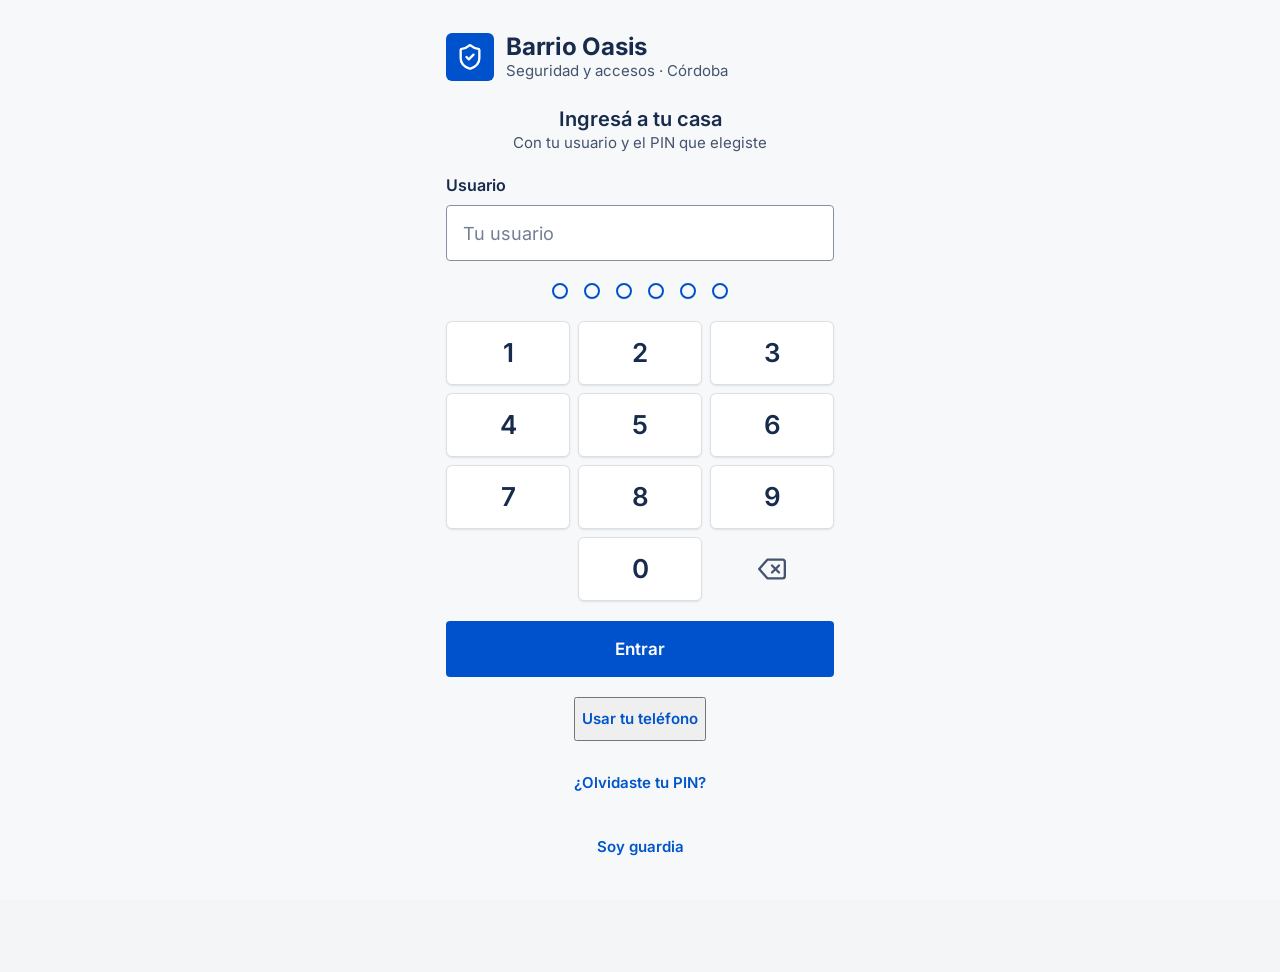
==== commit e3902228: "Login por usuario + PIN y recuperacion de PIN por mail Reemplaza el ingreso por telefono (que sigue " ====
--- a/web/vecino.html
+++ b/web/vecino.html
@@ -62,10 +62,14 @@
     </div>
     <form id="form-login" class="login-form" autocomplete="off">
       <div class="login-titulos">
-        <h2>Ingresá a tu casa</h2>
-        <p>Con tu teléfono y el PIN que te dio la administración</p>
-      </div>
-      <div>
+        <h2 id="l-titulo">Ingresá a tu casa</h2>
+        <p id="l-sub">Con tu usuario y el PIN que elegiste</p>
+      </div>
+      <div id="campo-usuario">
+        <label class="etiqueta" for="l-usuario">Usuario</label>
+        <input id="l-usuario" class="input" type="text" inputmode="text" autocapitalize="none" autocomplete="username" autocorrect="off" spellcheck="false" placeholder="Tu usuario">
+      </div>
+      <div id="campo-tel" hidden>
         <label class="etiqueta" for="l-tel">Teléfono</label>
         <input id="l-tel" class="input" type="tel" inputmode="tel" autocomplete="tel" placeholder="Ej: 351 555-0142">
       </div>
@@ -73,8 +77,75 @@
       <div id="teclado" class="teclado"></div>
       <p id="login-error" class="error" role="alert"></p>
       <button id="btn-entrar" class="btn btn-primario" type="submit">Entrar</button>
+      <button id="btn-modo-login" class="login-volver" type="button">Usar tu teléfono</button>
+      <a id="link-olvide-pin" class="login-volver" href="#">¿Olvidaste tu PIN?</a>
       <a class="login-volver" href="index.html?entrar">Soy guardia</a>
     </form>
+  </div></main>
+
+  <!-- ============ RECUPERAR PIN ============ -->
+  <main id="vista-recuperar" class="login-fondo" hidden><div class="login">
+    <div class="marca">
+      <span class="logo logo-l"><svg class="i"><use href="#i-shield-check"/></svg></span>
+      <div>
+        <h1 class="marca-titulo">Barrio Oasis</h1>
+        <p class="marca-sub">Seguridad y accesos · Córdoba</p>
+      </div>
+    </div>
+    <div class="login-form">
+      <div class="login-titulos">
+        <h2 id="r-titulo">Recuperar tu PIN</h2>
+        <p id="r-sub">Escribí tu usuario. Si guardaste un mail de recuperación, te mandamos un código.</p>
+      </div>
+      <div id="r-campo-usuario">
+        <label class="etiqueta" for="r-usuario">Usuario</label>
+        <input id="r-usuario" class="input" type="text" inputmode="text" autocapitalize="none" autocomplete="username" autocorrect="off" spellcheck="false" placeholder="Tu usuario">
+      </div>
+      <div id="r-campo-codigo" hidden>
+        <label class="etiqueta" for="r-codigo">Código que te llegó por mail</label>
+        <input id="r-codigo" class="input" type="text" inputmode="numeric" maxlength="6" autocomplete="one-time-code" placeholder="123456">
+      </div>
+      <div id="r-campo-pin" hidden>
+        <label class="etiqueta">Elegí tu PIN nuevo</label>
+        <div id="r-puntos" class="pin-puntos" role="status" aria-label="0 de 6 números ingresados"></div>
+        <div id="r-teclado" class="teclado"></div>
+      </div>
+      <p id="r-error" class="error" role="alert"></p>
+      <button id="r-seguir" class="btn btn-primario" type="button">Mandar código</button>
+      <button id="r-volver" class="login-volver" type="button">Volver a entrar</button>
+    </div>
+  </div></main>
+
+  <!-- ============ CAMBIAR PIN (primer ingreso) ============ -->
+  <main id="vista-pin" class="login-fondo" hidden><div class="login">
+    <div class="marca">
+      <span class="logo logo-l"><svg class="i"><use href="#i-shield-check"/></svg></span>
+      <div>
+        <h1 class="marca-titulo">Barrio Oasis</h1>
+        <p class="marca-sub">Seguridad y accesos · Córdoba</p>
+      </div>
+    </div>
+    <div class="login-form">
+      <div class="login-titulos">
+        <h2 id="p-titulo">Elegí tu nuevo PIN</h2>
+        <p id="p-sub">Al principio todos los vecinos tienen el mismo PIN. Elegí uno solo tuyo, de 6 números, para que nadie más pueda entrar a tu casa.</p>
+      </div>
+      <div id="p-campo-pin">
+        <div id="p-puntos" class="pin-puntos" role="status" aria-label="0 de 6 números ingresados"></div>
+        <div id="p-teclado" class="teclado"></div>
+      </div>
+      <div id="p-campo-usuario" hidden>
+        <label class="etiqueta" for="p-usuario">Usuario</label>
+        <input id="p-usuario" class="input" type="text" inputmode="text" autocapitalize="none" autocomplete="username" autocorrect="off" spellcheck="false" maxlength="20" placeholder="Ej: juanp351">
+      </div>
+      <div id="p-campo-email" hidden>
+        <label class="etiqueta" for="p-email">Mail para recuperar tu PIN</label>
+        <input id="p-email" class="input" type="email" inputmode="email" autocomplete="email" autocapitalize="none" autocorrect="off" spellcheck="false" placeholder="tumail@ejemplo.com">
+      </div>
+      <p id="p-error" class="error" role="alert"></p>
+      <button id="p-seguir" class="btn btn-primario" type="button">Continuar</button>
+      <button id="p-saltar" class="login-volver" type="button" hidden>Hacerlo más tarde</button>
+    </div>
   </div></main>
 
   <div id="vista-app" hidden>
--- a/web/styles.css
+++ b/web/styles.css
@@ -1,5 +1,5 @@
 /* =====================================================================
-   Garita Oasis – estilos
+   Seguridad Oasis – estilos
    Tokens tomados del diseño "Oasis · App de seguridad del barrio".
    Fuentes alojadas en /fonts para que funcionen sin internet.
    ===================================================================== */
